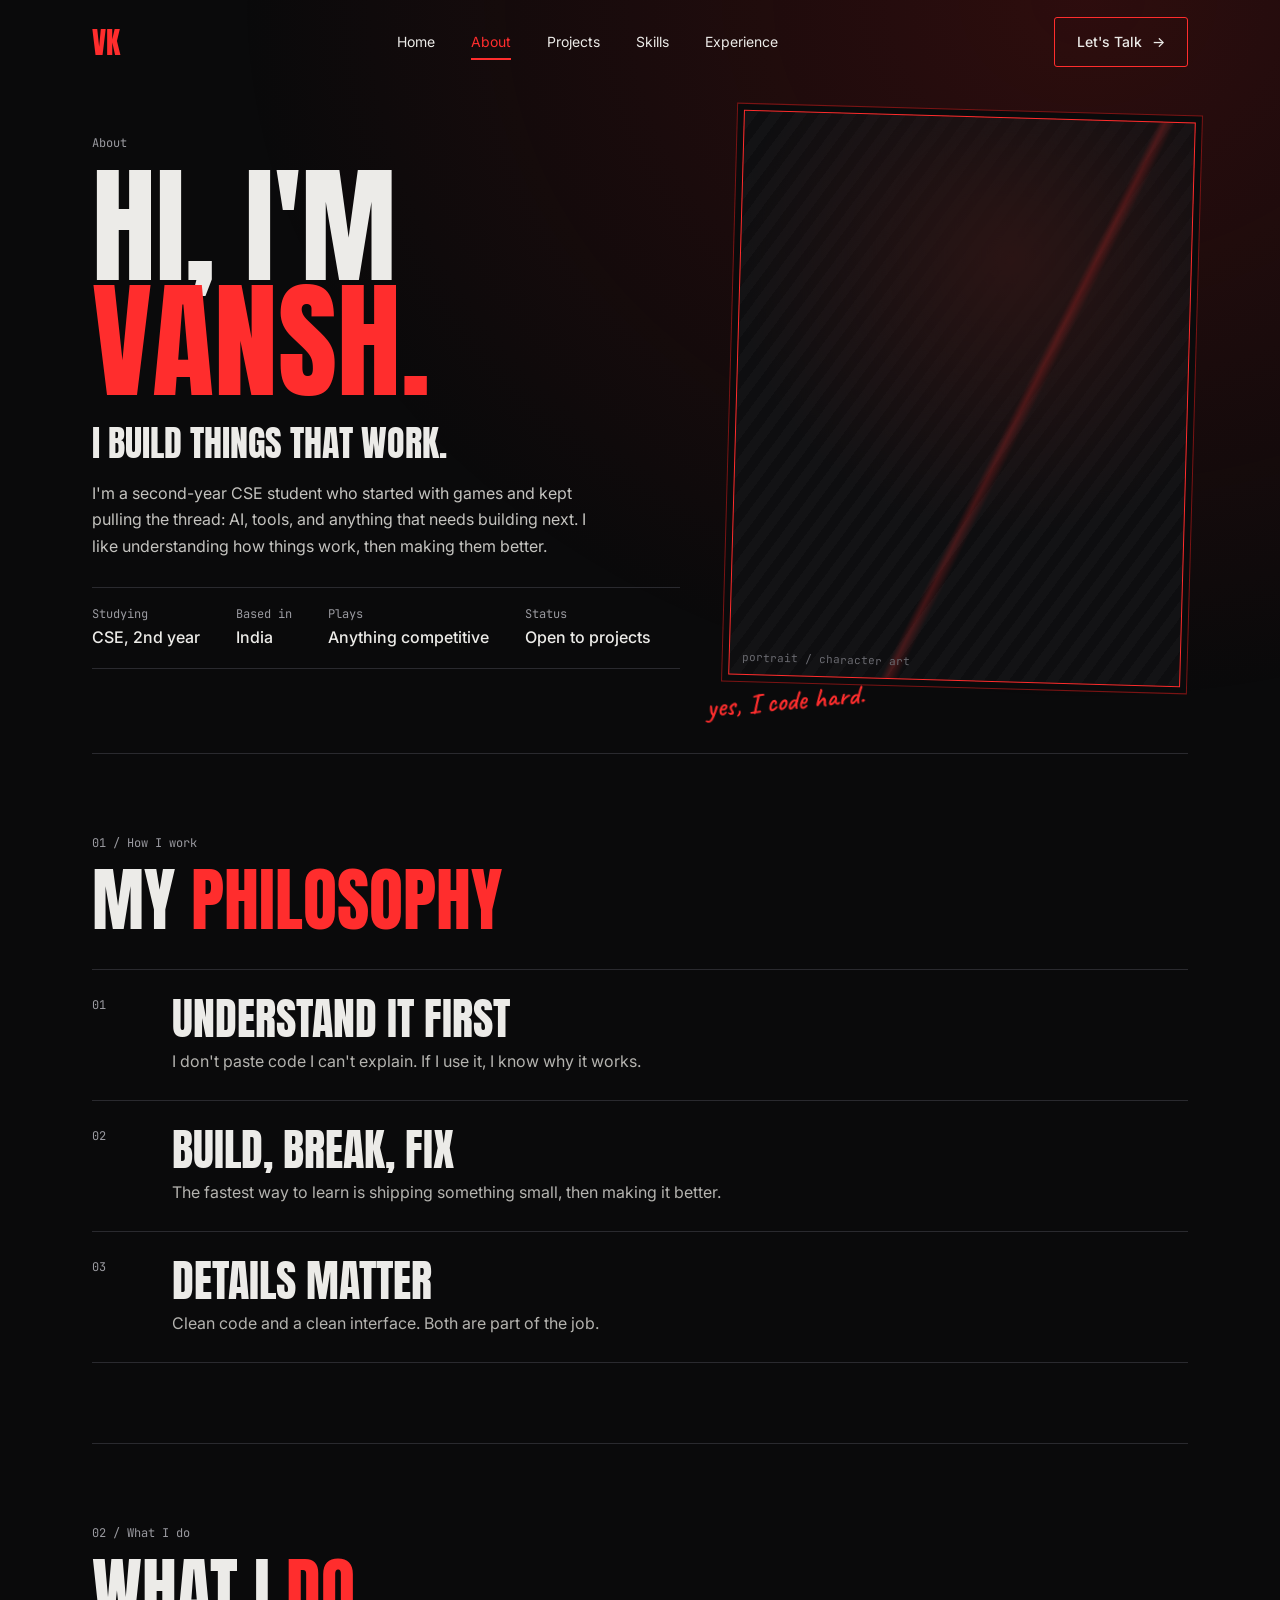
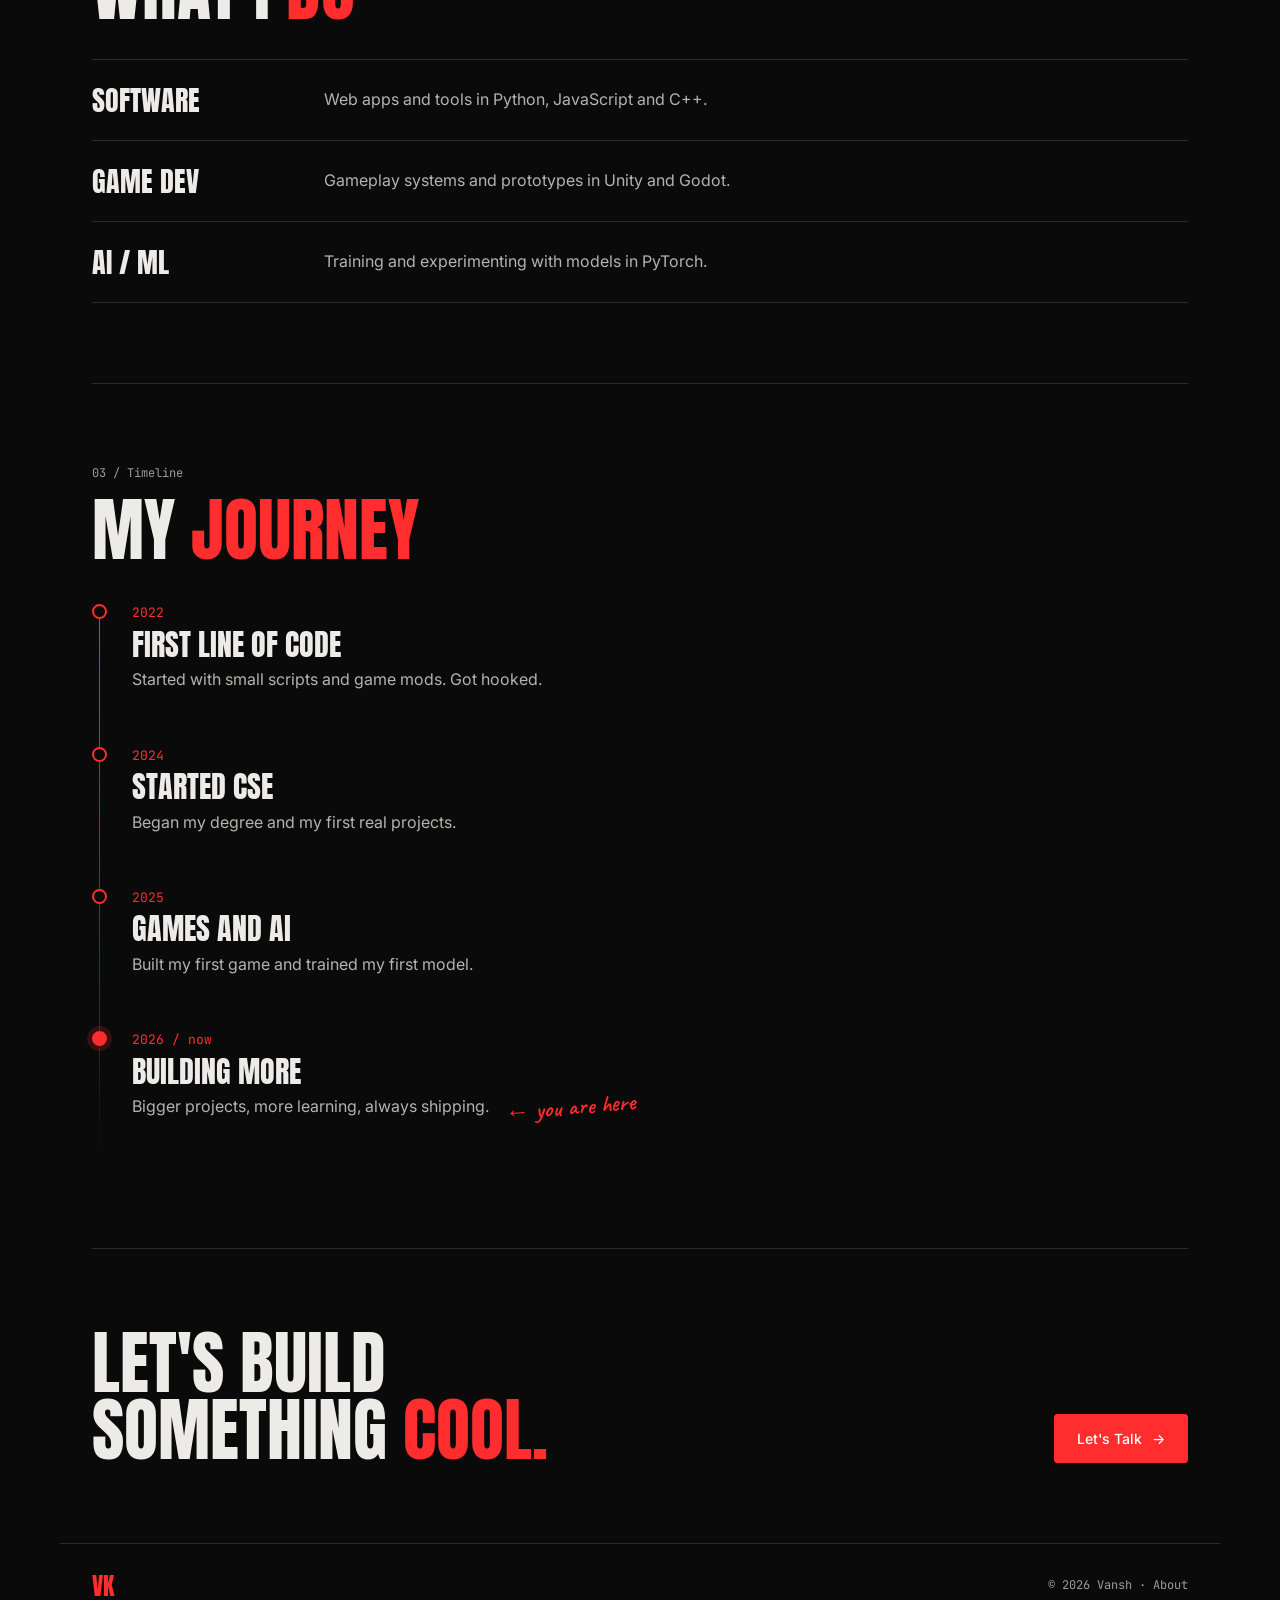
==== vk-portfolio/about.html @ ee239073 "adding mypic" ====
<!DOCTYPE html>
<html lang="en">
<head>
<meta charset="utf-8">
<title>VK — About</title>
<meta name="viewport" content="width=device-width, initial-scale=1, viewport-fit=cover">
<link rel="stylesheet" href="https://fonts.googleapis.com/css2?family=Anton&family=Caveat:wght@600&family=Inter:wght@400;500;600&family=JetBrains+Mono:wght@400&display=swap">
<link rel="stylesheet" href="css/base.css">
<link rel="stylesheet" href="css/about.css">
</head>
<body>
<header><div class="wrap">
 <a class="logo" href="index.html" aria-label="VK home">VK</a>
 <nav id="nav" aria-label="Main">
  <a href="index.html">Home</a><a href="about.html" class="on" aria-current="page">About</a><a href="projects.html">Projects</a><a href="skills.html">Skills</a><a href="experience.html">Experience</a>
  <span class="bar"></span>
 </nav>
 <a class="btn" href="contact.html">Let's Talk <span>→</span></a>
</div></header>

<main class="wrap">
 <section class="hero">
  <div>
   <span class="mono">About</span>
   <h1 id="h1">Hi, I'm <span class="r">Vansh.</span></h1>
   <p class="lead">I build things that work.</p>
   <p>I'm a second-year CSE student who started with games and kept pulling the thread: AI, tools, and anything that needs building next. I like understanding how things work, then making them better.</p>
   <dl class="facts">
    <div><dt>Studying</dt><dd>CSE, 2nd year</dd></div>
    <div><dt>Based in</dt><dd>India</dd></div>
    <div><dt>Plays</dt><dd>Anything competitive</dd></div>
    <div><dt>Status</dt><dd>Open to projects</dd></div>
   </dl>
  </div>
  <div class="artwrap"><div class="pic"></div><span class="hand">yes, I code hard.</span></div>
 </section>

 <section class="sec">
  <span class="mono">01 / How I work</span>
  <h2>My <span class="r">philosophy</span></h2>
  <ol class="phil">
   <li><span class="mono">01</span><div><b>Understand it first</b><p>I don't paste code I can't explain. If I use it, I know why it works.</p></div></li>
   <li><span class="mono">02</span><div><b>Build, break, fix</b><p>The fastest way to learn is shipping something small, then making it better.</p></div></li>
   <li><span class="mono">03</span><div><b>Details matter</b><p>Clean code and a clean interface. Both are part of the job.</p></div></li>
  </ol>
 </section>

 <section class="sec">
  <span class="mono">02 / What I do</span>
  <h2>What I <span class="r">do</span></h2>
  <div class="do"><h3>Software</h3><p>Web apps and tools in Python, JavaScript and C++.</p></div>
  <div class="do"><h3>Game dev</h3><p>Gameplay systems and prototypes in Unity and Godot.</p></div>
  <div class="do"><h3>AI / ML</h3><p>Training and experimenting with models in PyTorch.</p></div>
 </section>

 <section class="sec">
  <span class="mono">03 / Timeline</span>
  <h2>My <span class="r">journey</span></h2>
  <ol class="tl">
   <li><span class="yr">2022</span><h3>First line of code</h3><p>Started with small scripts and game mods. Got hooked.</p></li>
   <li><span class="yr">2024</span><h3>Started CSE</h3><p>Began my degree and my first real projects.</p></li>
   <li><span class="yr">2025</span><h3>Games and AI</h3><p>Built my first game and trained my first model.</p></li>
   <li class="now"><span class="yr">2026 / now</span><h3>Building more</h3><p>Bigger projects, more learning, always shipping.<span class="hand">← you are here</span></p></li>
  </ol>
 </section>

 <section class="sec cta" id="contact">
  <h2>Let's build<br>something <span class="r">cool.</span></h2>
  <a class="btn solid" href="#">Let's Talk <span>→</span></a>
 </section>
</main>
<footer class="wrap foot"><span class="logo">VK</span><span class="mono">© 2026 Vansh · About</span></footer>

<script src="js/main.js" defer></script>
</body>
</html>
---- vk-portfolio/css/base.css ----
/* Shared design tokens and components. Page files (css/<page>.css) add layout on top. */
:root{--bg:#0a0a0b;--surf:#111113;--red:#ff2d2d;--crim:#7a1414;--txt:#ecebe8;--dim:#9a9aa0;--line:#2a2a2f;
--disp:'Anton','Impact',sans-serif;--sans:'Inter',system-ui,sans-serif;--hand:'Caveat',cursive;--mono:'JetBrains Mono',monospace;color-scheme:dark}
*,*::before,*::after{box-sizing:border-box}
body{margin:0;background:var(--bg);color:var(--txt);font:400 16px/1.65 var(--sans);overflow-x:hidden}
a{color:inherit;text-decoration:none}
:focus-visible{outline:2px solid var(--red);outline-offset:3px}
.wrap{max-width:1160px;margin:0 auto;padding:0 32px}
.r{color:var(--red)}
.mono{font-family:var(--mono);font-size:12px;color:var(--dim)}
.hand{font:600 26px/1.05 var(--hand);color:var(--red);display:inline-block;transform:rotate(-5deg)}
/* buttons */
.btn{display:inline-flex;align-items:center;gap:10px;font-size:14px;font-weight:500;padding:12px 22px;border:1px solid var(--red);border-radius:3px;transition:background .2s}
.btn span{transition:transform .2s}.btn:hover span{transform:translateX(4px)}
.btn.solid{background:var(--red);color:#fff}.btn.solid:hover{background:#e01f1f}
/* animated heading (built by js/main.js) */
.w{display:inline-block;white-space:nowrap}
.c{display:inline-block;opacity:0;transform:translateY(24px);animation:up .6s cubic-bezier(.2,.7,.2,1) forwards}
@keyframes up{to{opacity:1;transform:none}}
/* red line that draws itself (SVG path inside .draw) */
.draw path{stroke-dasharray:500;stroke-dashoffset:500;animation:draw 1.2s .8s forwards ease-out}
@keyframes draw{to{stroke-dashoffset:0}}
@media(prefers-reduced-motion:reduce){*{animation:none!important;transition:none!important}.c{opacity:1;transform:none}.draw path{stroke-dashoffset:0}}
---- vk-portfolio/css/about.css ----
:root{--bg:#0a0a0b;--surf:#111113;--red:#ff2d2d;--crim:#7a1414;--txt:#ecebe8;--dim:#9a9aa0;--line:#2a2a2f;
--disp:'Anton','Impact',sans-serif;--sans:'Inter',system-ui,sans-serif;--hand:'Caveat',cursive;--mono:'JetBrains Mono',monospace;
box-sizing:border-box;padding-top:env(safe-area-inset-top,0px);padding-bottom:env(safe-area-inset-bottom,0px);color-scheme:dark}
*,*::before,*::after{box-sizing:inherit}
html{scroll-padding-top:env(safe-area-inset-top,0px)}
body{margin:0;background:var(--bg);color:var(--txt);font:400 16px/1.65 var(--sans);overflow-x:hidden}
body::before{content:"";position:fixed;inset:0;background:radial-gradient(ellipse at 85% 0%,rgba(122,20,20,.32),transparent 55%);pointer-events:none;z-index:0}
main,header,footer{position:relative;z-index:1}
a{color:inherit;text-decoration:none}
:focus-visible{outline:2px solid var(--red);outline-offset:3px}
.wrap{max-width:1160px;margin:0 auto;padding:0 32px}
.r{color:var(--red)}
.mono{font-family:var(--mono);font-size:12px;color:var(--dim)}
.hand{font:600 28px/1.05 var(--hand);color:var(--red);display:inline-block;transform:rotate(-5deg)}

header .wrap{display:flex;align-items:center;justify-content:space-between;height:84px}
.logo{font:400 30px var(--disp);color:var(--red)}
nav{display:flex;gap:36px;position:relative}
nav a{font-size:14px;padding:6px 0}
nav a.on{color:var(--red)}
nav .bar{position:absolute;bottom:0;height:1.5px;background:var(--red);left:0;width:0;transition:left .35s cubic-bezier(.6,0,.2,1),width .35s cubic-bezier(.6,0,.2,1)}
.btn{display:inline-flex;align-items:center;gap:10px;font-size:14px;font-weight:500;padding:12px 22px;border:1px solid var(--red);border-radius:3px;transition:background .2s}
.btn span{transition:transform .2s}
.btn:hover span{transform:translateX(4px)}
.btn.solid{background:var(--red);color:#fff}
.btn.solid:hover{background:#e01f1f}
.btn:not(.solid):hover{background:rgba(255,45,45,.1)}

.sec{padding:80px 0;border-top:1px solid var(--line)}
.sec>.mono,.lab{display:block;margin-bottom:12px}
h2{font:400 clamp(38px,5.5vw,72px)/.95 var(--disp);text-transform:uppercase;margin:0 0 36px}

/* hero */
.hero{display:grid;grid-template-columns:1.3fr 1fr;gap:56px;align-items:center;padding:32px 0 72px}
.hero h1{font:400 clamp(64px,10vw,140px)/.9 var(--disp);text-transform:uppercase;margin:14px 0 24px}
.hero h1 .c{display:inline-block;opacity:0;transform:translateY(22px);animation:up .6s cubic-bezier(.2,.7,.2,1) forwards}
@keyframes up{to{opacity:1;transform:none}}
.hero .lead{font:400 clamp(24px,3vw,36px)/1.15 var(--disp);text-transform:uppercase;color:var(--txt);margin:0 0 16px}
.hero p{color:#c4c3bf;max-width:50ch;margin:0 0 28px}
.facts{display:flex;gap:36px;flex-wrap:wrap;margin:0;padding:18px 0;border-top:1px solid var(--line);border-bottom:1px solid var(--line)}
.facts dt{font:400 12px var(--mono);color:var(--dim)}
.facts dd{margin:2px 0 0;font-weight:500}
.artwrap{position:relative}
.pic{aspect-ratio:4/5;background:linear-gradient(115deg,transparent 58%,rgba(255,45,45,.22) 59%,transparent 60.5%),radial-gradient(circle at 60% 25%,#2a1414,transparent 55%),repeating-linear-gradient(-55deg,#131315 0 10px,#0e0e10 10px 20px);border:1px solid var(--red);box-shadow:0 0 0 6px var(--bg),0 0 0 7px var(--crim);transform:rotate(1.6deg);position:relative}
.pic::after{content:"portrait / character art";position:absolute;left:12px;bottom:10px;font:400 11px var(--mono);color:#6a6a70}
.artwrap .hand{position:absolute;left:-30px;bottom:-34px}

/* philosophy */
.phil{list-style:none;margin:0;padding:0;counter-reset:p}
.phil li{display:grid;grid-template-columns:60px 1fr;gap:20px;padding:26px 0;border-top:1px solid var(--line)}
.phil li:last-child{border-bottom:1px solid var(--line)}
.phil b{font:400 clamp(26px,3.4vw,44px)/1.05 var(--disp);text-transform:uppercase;font-weight:400;display:block;margin-bottom:6px}
.phil p{margin:0;color:#b4b3af;max-width:56ch}

/* what I do */
.do{display:grid;grid-template-columns:200px 1fr;gap:32px;padding:26px 0;border-top:1px solid var(--line)}
.do:last-child{border-bottom:1px solid var(--line)}
.do h3{font:400 28px/1 var(--disp);text-transform:uppercase;margin:0}
.do p{margin:0;color:#b4b3af;max-width:58ch}

/* timeline */
.tl{position:relative;margin:0;padding:0 0 0 40px;list-style:none}
.tl::before{content:"";position:absolute;left:7px;top:6px;bottom:6px;width:1px;background:linear-gradient(var(--red),var(--crim) 70%,transparent)}
.tl li{position:relative;padding-bottom:48px}
.tl li::before{content:"";position:absolute;left:-40px;top:6px;width:15px;height:15px;border:2px solid var(--red);background:var(--bg);border-radius:50%;transition:background .3s,box-shadow .3s}
.tl li:hover::before,.tl li.now::before{background:var(--red);box-shadow:0 0 0 5px rgba(255,45,45,.18)}
.tl .yr{font:400 13px var(--mono);color:var(--red)}
.tl h3{font:400 30px/1.05 var(--disp);text-transform:uppercase;margin:4px 0 6px}
.tl p{margin:0;color:#b4b3af;max-width:56ch}
.tl .hand{margin-left:16px;font-size:24px;vertical-align:middle}

.cta{display:flex;justify-content:space-between;align-items:end;gap:24px;flex-wrap:wrap}
.cta h2{margin:0}
.foot{display:flex;justify-content:space-between;align-items:center;padding-top:24px;padding-bottom:32px;border-top:1px solid var(--line)}
.foot .logo{font-size:24px}

@media(max-width:900px){
 nav{display:none}
 .wrap{padding:0 20px}
 .hero{grid-template-columns:1fr;gap:44px}
 .artwrap{width:75%;margin-left:auto}
 .sec{padding:56px 0}
 .phil li{grid-template-columns:36px 1fr}
 .do{grid-template-columns:1fr;gap:10px}
 .tl .hand{display:block;margin:6px 0 0}
}
@media(prefers-reduced-motion:reduce){*{animation:none!important;transition:none!important}.hero h1 .c{opacity:1;transform:none}}
.w{display:inline-block;white-space:nowrap}
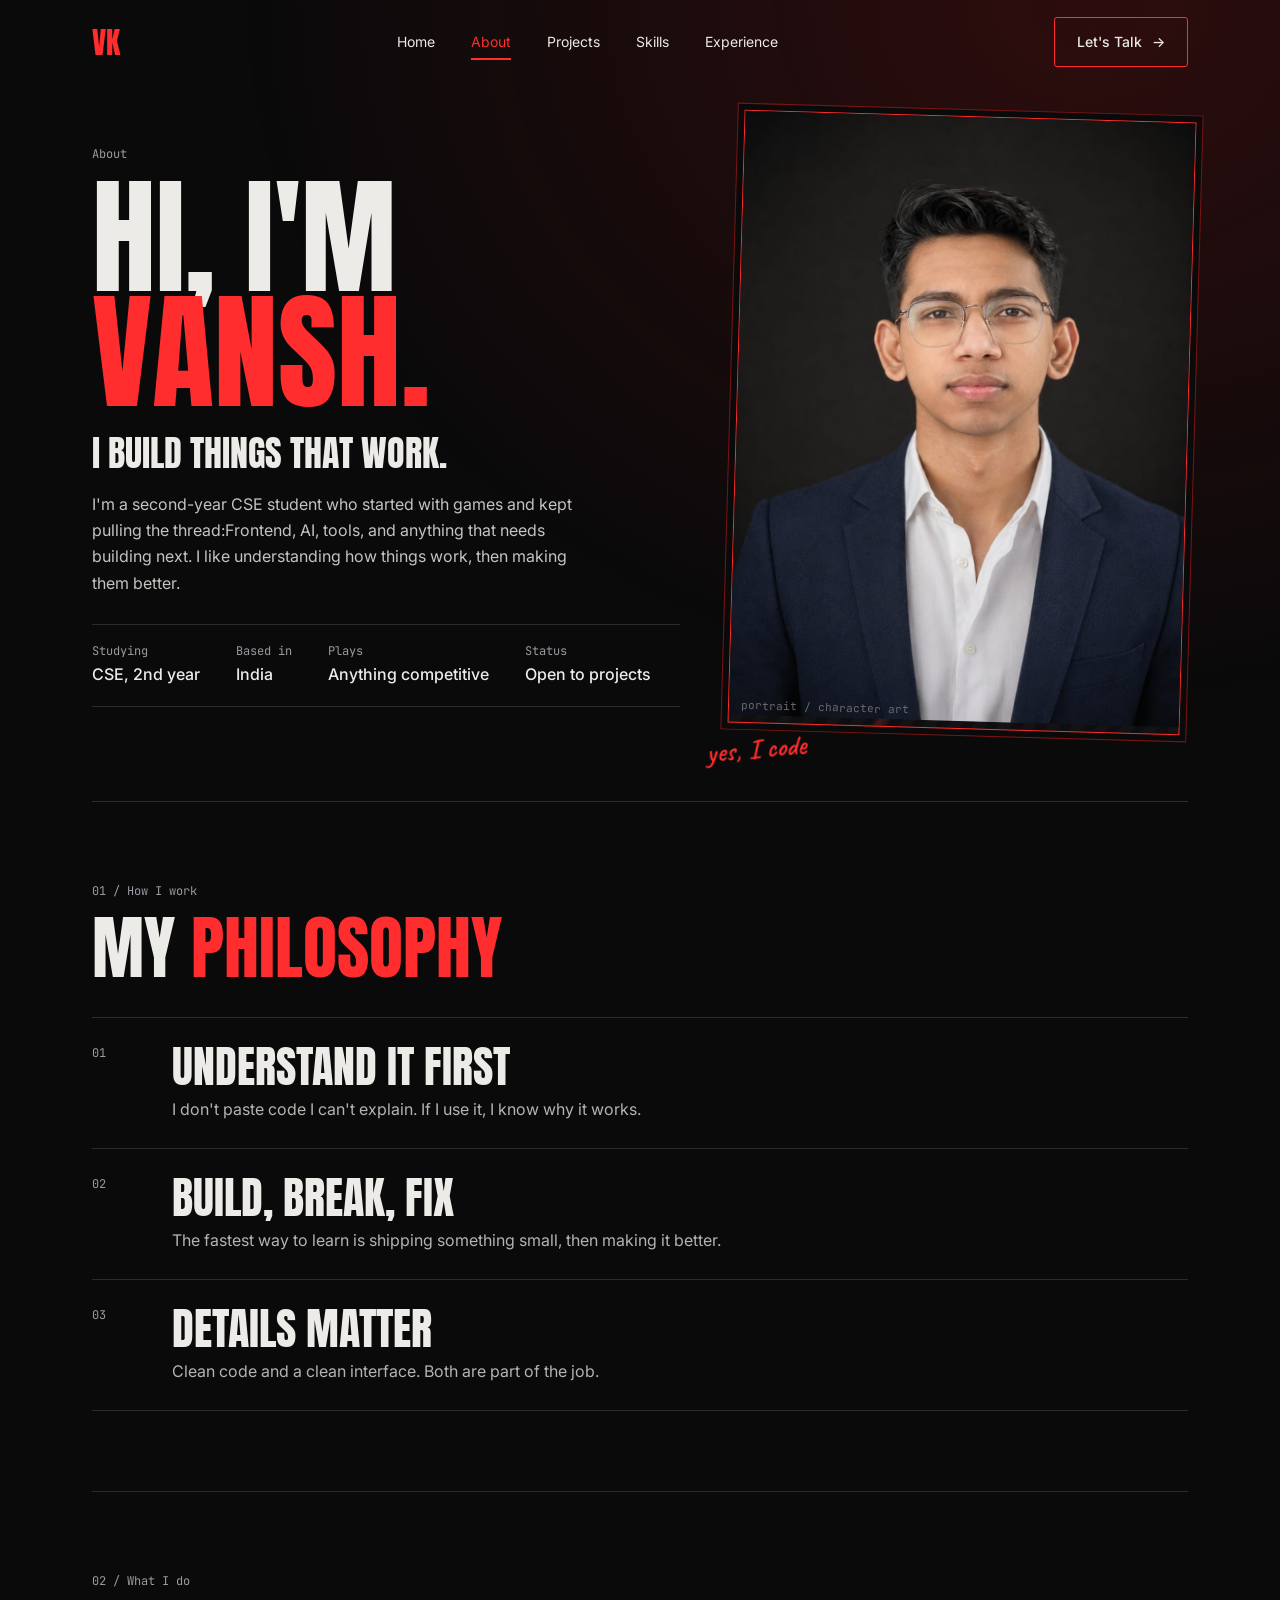
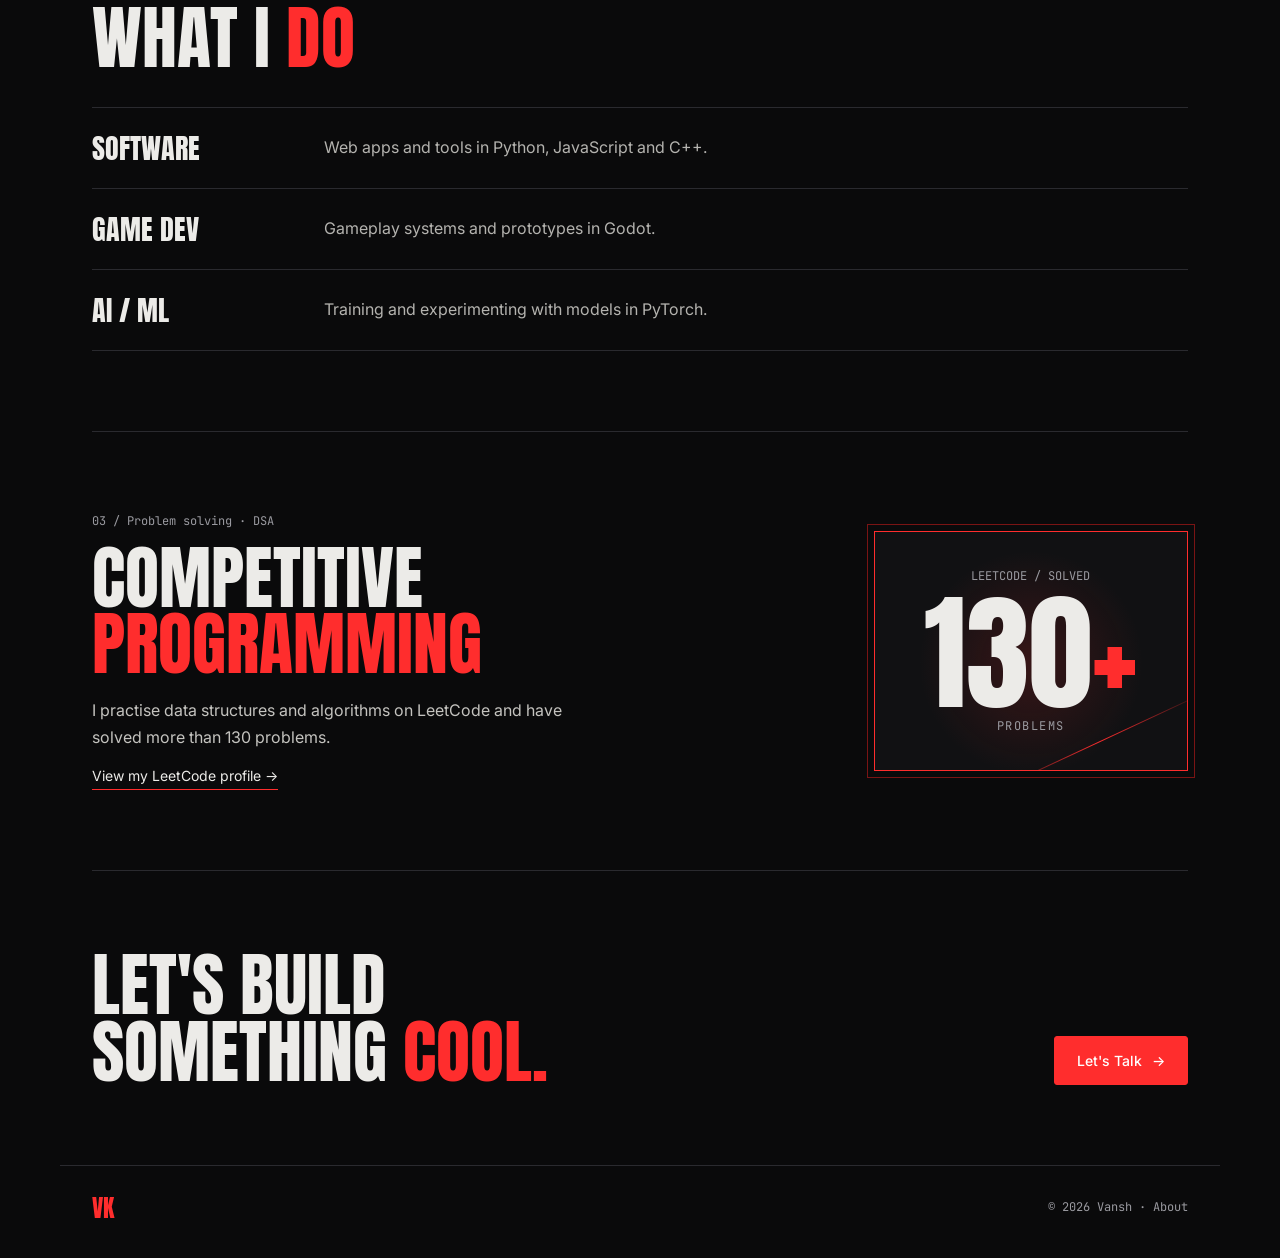
==== commit 7d8e6418: "completed my portfolio v1" ====
--- a/vk-portfolio/about.html
+++ b/vk-portfolio/about.html
@@ -1,76 +1,145 @@
 <!DOCTYPE html>
 <html lang="en">
-<head>
-<meta charset="utf-8">
-<title>VK — About</title>
-<meta name="viewport" content="width=device-width, initial-scale=1, viewport-fit=cover">
-<link rel="stylesheet" href="https://fonts.googleapis.com/css2?family=Anton&family=Caveat:wght@600&family=Inter:wght@400;500;600&family=JetBrains+Mono:wght@400&display=swap">
-<link rel="stylesheet" href="css/base.css">
-<link rel="stylesheet" href="css/about.css">
-</head>
-<body>
-<header><div class="wrap">
- <a class="logo" href="index.html" aria-label="VK home">VK</a>
- <nav id="nav" aria-label="Main">
-  <a href="index.html">Home</a><a href="about.html" class="on" aria-current="page">About</a><a href="projects.html">Projects</a><a href="skills.html">Skills</a><a href="experience.html">Experience</a>
-  <span class="bar"></span>
- </nav>
- <a class="btn" href="contact.html">Let's Talk <span>→</span></a>
-</div></header>
 
-<main class="wrap">
- <section class="hero">
-  <div>
-   <span class="mono">About</span>
-   <h1 id="h1">Hi, I'm <span class="r">Vansh.</span></h1>
-   <p class="lead">I build things that work.</p>
-   <p>I'm a second-year CSE student who started with games and kept pulling the thread: AI, tools, and anything that needs building next. I like understanding how things work, then making them better.</p>
-   <dl class="facts">
-    <div><dt>Studying</dt><dd>CSE, 2nd year</dd></div>
-    <div><dt>Based in</dt><dd>India</dd></div>
-    <div><dt>Plays</dt><dd>Anything competitive</dd></div>
-    <div><dt>Status</dt><dd>Open to projects</dd></div>
-   </dl>
-  </div>
-  <div class="artwrap"><div class="pic"></div><span class="hand">yes, I code hard.</span></div>
- </section>
+  <head>
+    <meta charset="utf-8">
+    <title>VK — About</title>
+    <meta name="viewport" content="width=device-width, initial-scale=1, viewport-fit=cover">
+    <link rel="stylesheet" href="https://fonts.googleapis.com/css2?family=Anton&family=Caveat:wght@600&family=Inter:wght@400;500;600&family=JetBrains+Mono:wght@400&display=swap">
+    <link rel="stylesheet" href="css/base.css">
+    <link rel="stylesheet" href="css/about.css">
+  </head>
 
- <section class="sec">
-  <span class="mono">01 / How I work</span>
-  <h2>My <span class="r">philosophy</span></h2>
-  <ol class="phil">
-   <li><span class="mono">01</span><div><b>Understand it first</b><p>I don't paste code I can't explain. If I use it, I know why it works.</p></div></li>
-   <li><span class="mono">02</span><div><b>Build, break, fix</b><p>The fastest way to learn is shipping something small, then making it better.</p></div></li>
-   <li><span class="mono">03</span><div><b>Details matter</b><p>Clean code and a clean interface. Both are part of the job.</p></div></li>
-  </ol>
- </section>
+  <body>
+    <header>
+      <div class="wrap">
+        <a class="logo" href="index.html" aria-label="VK home">VK</a>
+        <nav id="nav" aria-label="Main">
+          <a href="index.html">Home</a><a href="about.html" class="on" aria-current="page">About</a><a href="projects.html">Projects</a><a href="skills.html">Skills</a><a href="experience.html">Experience</a>
+          <span class="bar"></span>
+        </nav>
+        <a class="btn" href="contact.html">Let's Talk <span>→</span></a>
+      </div>
+    </header>
 
- <section class="sec">
-  <span class="mono">02 / What I do</span>
-  <h2>What I <span class="r">do</span></h2>
-  <div class="do"><h3>Software</h3><p>Web apps and tools in Python, JavaScript and C++.</p></div>
-  <div class="do"><h3>Game dev</h3><p>Gameplay systems and prototypes in Unity and Godot.</p></div>
-  <div class="do"><h3>AI / ML</h3><p>Training and experimenting with models in PyTorch.</p></div>
- </section>
+    <main class="wrap">
+      <section class="hero">
+        <div>
+          <span class="mono">About</span>
+          <h1 id="h1">Hi, I'm <span class="r">Vansh.</span></h1>
+          <p class="lead">I build things that work.</p>
+          <p>I'm a second-year CSE student who started with games and kept pulling the thread:Frontend, AI, tools, and anything that needs building next. I like understanding how things work, then making them better.</p>
+          <dl class="facts">
+            <div>
+              <dt>Studying</dt>
+              <dd>CSE, 2nd year</dd>
+            </div>
+            <div>
+              <dt>Based in</dt>
+              <dd>India</dd>
+            </div>
+            <div>
+              <dt>Plays</dt>
+              <dd>Anything competitive</dd>
+            </div>
+            <div>
+              <dt>Status</dt>
+              <dd>Open to projects</dd>
+            </div>
+          </dl>
+        </div>
+        <div class="artwrap">
+          <div class="pic">
+            <img src="assets/mypic1.jpeg" class="mypic">
+          </div><span class="hand">yes, I code </span>
+        </div>
+      </section>
 
- <section class="sec">
-  <span class="mono">03 / Timeline</span>
-  <h2>My <span class="r">journey</span></h2>
-  <ol class="tl">
-   <li><span class="yr">2022</span><h3>First line of code</h3><p>Started with small scripts and game mods. Got hooked.</p></li>
-   <li><span class="yr">2024</span><h3>Started CSE</h3><p>Began my degree and my first real projects.</p></li>
-   <li><span class="yr">2025</span><h3>Games and AI</h3><p>Built my first game and trained my first model.</p></li>
-   <li class="now"><span class="yr">2026 / now</span><h3>Building more</h3><p>Bigger projects, more learning, always shipping.<span class="hand">← you are here</span></p></li>
-  </ol>
- </section>
+      <section class="sec">
+        <span class="mono">01 / How I work</span>
+        <h2>My <span class="r">philosophy</span></h2>
+        <ol class="phil">
+          <li><span class="mono">01</span>
+            <div><b>Understand it first</b>
+              <p>I don't paste code I can't explain. If I use it, I know why it works.</p>
+            </div>
+          </li>
+          <li><span class="mono">02</span>
+            <div><b>Build, break, fix</b>
+              <p>The fastest way to learn is shipping something small, then making it better.</p>
+            </div>
+          </li>
+          <li><span class="mono">03</span>
+            <div><b>Details matter</b>
+              <p>Clean code and a clean interface. Both are part of the job.</p>
+            </div>
+          </li>
+        </ol>
+      </section>
 
- <section class="sec cta" id="contact">
-  <h2>Let's build<br>something <span class="r">cool.</span></h2>
-  <a class="btn solid" href="#">Let's Talk <span>→</span></a>
- </section>
-</main>
-<footer class="wrap foot"><span class="logo">VK</span><span class="mono">© 2026 Vansh · About</span></footer>
+      <section class="sec">
+        <span class="mono">02 / What I do</span>
+        <h2>What I <span class="r">do</span></h2>
+        <div class="do">
+          <h3>Software</h3>
+          <p>Web apps and tools in Python, JavaScript and C++.</p>
+        </div>
+        <div class="do">
+          <h3>Game dev</h3>
+          <p>Gameplay systems and prototypes in Godot.</p>
+        </div>
+        <div class="do">
+          <h3>AI / ML</h3>
+          <p>Training and experimenting with models in PyTorch.</p>
+        </div>
+      </section>
 
-<script src="js/main.js" defer></script>
-</body>
+      <section class="sec coding" aria-labelledby="coding-title">
+        <div class="coding-copy">
+          <span class="mono">03 / Problem solving · DSA</span>
+          <h2 id="coding-title">Competitive <span class="r">programming</span></h2>
+          <p>I practise data structures and algorithms on LeetCode and have solved more than 130 problems.</p>
+          <a class="coding-link" href="https://leetcode.com/u/vanshchandel_12/" target="_blank" rel="noopener noreferrer">View my LeetCode profile →</a>
+        </div>
+        <div class="coding-stat" aria-label="More than 130 LeetCode problems solved">
+          <span class="mono">LEETCODE / SOLVED</span>
+          <strong>130<span>+</span></strong>
+          <span class="coding-caption">problems</span>
+          <span class="coding-rule" aria-hidden="true"></span>
+        </div>
+      </section>
+
+      <!-- <section class="sec">
+        <span class="mono">03 / Timeline</span>
+        <h2>My <span class="r">journey</span></h2>
+        <ol class="tl">
+          <li><span class="yr">2022</span>
+            <h3>First line of code</h3>
+            <p>Started with small scripts and game mods. Got hooked.</p>
+          </li>
+          <li><span class="yr">2025</span>
+            <h3>Started CSE</h3>
+            <p>Began my degree and my first real projects.</p>
+          </li>
+          <li><span class="yr">2025</span>
+            <h3>Website,Games and AI</h3>
+            <p>Built my first site and learning</p>
+          </li>
+          <li class="now"><span class="yr">2026 / now</span>
+            <h3>Building more</h3>
+            <p>Bigger projects, more learning, always shipping.<span class="hand">← you are here</span></p>
+          </li>
+        </ol>
+      </section> -->
+
+      <section class="sec cta" id="contact">
+        <h2>Let's build<br>something <span class="r">cool.</span></h2>
+        <a class="btn solid" href="contact.html">Let's Talk <span>→</span></a>
+      </section>
+    </main>
+    <footer class="wrap foot"><span class="logo">VK</span><span class="mono">© 2026 Vansh · About</span></footer>
+
+    <script src="js/main.js" defer></script>
+  </body>
+
 </html>
--- a/vk-portfolio/css/base.css
+++ b/vk-portfolio/css/base.css
@@ -1,23 +1,141 @@
 /* Shared design tokens and components. Page files (css/<page>.css) add layout on top. */
-:root{--bg:#0a0a0b;--surf:#111113;--red:#ff2d2d;--crim:#7a1414;--txt:#ecebe8;--dim:#9a9aa0;--line:#2a2a2f;
---disp:'Anton','Impact',sans-serif;--sans:'Inter',system-ui,sans-serif;--hand:'Caveat',cursive;--mono:'JetBrains Mono',monospace;color-scheme:dark}
-*,*::before,*::after{box-sizing:border-box}
-body{margin:0;background:var(--bg);color:var(--txt);font:400 16px/1.65 var(--sans);overflow-x:hidden}
-a{color:inherit;text-decoration:none}
-:focus-visible{outline:2px solid var(--red);outline-offset:3px}
-.wrap{max-width:1160px;margin:0 auto;padding:0 32px}
-.r{color:var(--red)}
-.mono{font-family:var(--mono);font-size:12px;color:var(--dim)}
-.hand{font:600 26px/1.05 var(--hand);color:var(--red);display:inline-block;transform:rotate(-5deg)}
+:root {
+  --bg: #0a0a0b;
+  --surf: #111113;
+  --red: #ff2d2d;
+  --crim: #7a1414;
+  --txt: #ecebe8;
+  --dim: #9a9aa0;
+  --line: #2a2a2f;
+  --disp: 'Anton', 'Impact', sans-serif;
+  --sans: 'Inter', system-ui, sans-serif;
+  --hand: 'Caveat', cursive;
+  --mono: 'JetBrains Mono', monospace;
+  color-scheme: dark
+}
+
+*,
+*::before,
+*::after {
+  box-sizing: border-box
+}
+
+body {
+  margin: 0;
+  background: var(--bg);
+  color: var(--txt);
+  font: 400 16px/1.65 var(--sans);
+  overflow-x: hidden
+}
+
+a {
+  color: inherit;
+  text-decoration: none
+}
+
+:focus-visible {
+  outline: 2px solid var(--red);
+  outline-offset: 3px
+}
+
+.wrap {
+  max-width: 1160px;
+  margin: 0 auto;
+  padding: 0 32px
+}
+
+.r {
+  color: var(--red)
+}
+
+.mono {
+  font-family: var(--mono);
+  font-size: 12px;
+  color: var(--dim)
+}
+
+.hand {
+  font: 600 26px/1.05 var(--hand);
+  color: var(--red);
+  display: inline-block;
+  transform: rotate(-5deg)
+}
+
 /* buttons */
-.btn{display:inline-flex;align-items:center;gap:10px;font-size:14px;font-weight:500;padding:12px 22px;border:1px solid var(--red);border-radius:3px;transition:background .2s}
-.btn span{transition:transform .2s}.btn:hover span{transform:translateX(4px)}
-.btn.solid{background:var(--red);color:#fff}.btn.solid:hover{background:#e01f1f}
+.btn {
+  display: inline-flex;
+  align-items: center;
+  gap: 10px;
+  font-size: 14px;
+  font-weight: 500;
+  padding: 12px 22px;
+  border: 1px solid var(--red);
+  border-radius: 3px;
+  transition: background .2s
+}
+
+.btn span {
+  transition: transform .2s
+}
+
+.btn:hover span {
+  transform: translateX(4px)
+}
+
+.btn.solid {
+  background: var(--red);
+  color: #fff
+}
+
+.btn.solid:hover {
+  background: #e01f1f
+}
+
 /* animated heading (built by js/main.js) */
-.w{display:inline-block;white-space:nowrap}
-.c{display:inline-block;opacity:0;transform:translateY(24px);animation:up .6s cubic-bezier(.2,.7,.2,1) forwards}
-@keyframes up{to{opacity:1;transform:none}}
+.w {
+  display: inline-block;
+  white-space: nowrap
+}
+
+.c {
+  display: inline-block;
+  opacity: 0;
+  transform: translateY(24px);
+  animation: up .6s cubic-bezier(.2, .7, .2, 1) forwards
+}
+
+@keyframes up {
+  to {
+    opacity: 1;
+    transform: none
+  }
+}
+
 /* red line that draws itself (SVG path inside .draw) */
-.draw path{stroke-dasharray:500;stroke-dashoffset:500;animation:draw 1.2s .8s forwards ease-out}
-@keyframes draw{to{stroke-dashoffset:0}}
-@media(prefers-reduced-motion:reduce){*{animation:none!important;transition:none!important}.c{opacity:1;transform:none}.draw path{stroke-dashoffset:0}}
+.draw path {
+  stroke-dasharray: 500;
+  stroke-dashoffset: 500;
+  animation: draw 1.2s .8s forwards ease-out
+}
+
+@keyframes draw {
+  to {
+    stroke-dashoffset: 0
+  }
+}
+
+@media(prefers-reduced-motion:reduce) {
+  * {
+    animation: none !important;
+    transition: none !important
+  }
+
+  .c {
+    opacity: 1;
+    transform: none
+  }
+
+  .draw path {
+    stroke-dashoffset: 0
+  }
+}
--- a/vk-portfolio/css/about.css
+++ b/vk-portfolio/css/about.css
@@ -1,88 +1,568 @@
-:root{--bg:#0a0a0b;--surf:#111113;--red:#ff2d2d;--crim:#7a1414;--txt:#ecebe8;--dim:#9a9aa0;--line:#2a2a2f;
---disp:'Anton','Impact',sans-serif;--sans:'Inter',system-ui,sans-serif;--hand:'Caveat',cursive;--mono:'JetBrains Mono',monospace;
-box-sizing:border-box;padding-top:env(safe-area-inset-top,0px);padding-bottom:env(safe-area-inset-bottom,0px);color-scheme:dark}
-*,*::before,*::after{box-sizing:inherit}
-html{scroll-padding-top:env(safe-area-inset-top,0px)}
-body{margin:0;background:var(--bg);color:var(--txt);font:400 16px/1.65 var(--sans);overflow-x:hidden}
-body::before{content:"";position:fixed;inset:0;background:radial-gradient(ellipse at 85% 0%,rgba(122,20,20,.32),transparent 55%);pointer-events:none;z-index:0}
-main,header,footer{position:relative;z-index:1}
-a{color:inherit;text-decoration:none}
-:focus-visible{outline:2px solid var(--red);outline-offset:3px}
-.wrap{max-width:1160px;margin:0 auto;padding:0 32px}
-.r{color:var(--red)}
-.mono{font-family:var(--mono);font-size:12px;color:var(--dim)}
-.hand{font:600 28px/1.05 var(--hand);color:var(--red);display:inline-block;transform:rotate(-5deg)}
-
-header .wrap{display:flex;align-items:center;justify-content:space-between;height:84px}
-.logo{font:400 30px var(--disp);color:var(--red)}
-nav{display:flex;gap:36px;position:relative}
-nav a{font-size:14px;padding:6px 0}
-nav a.on{color:var(--red)}
-nav .bar{position:absolute;bottom:0;height:1.5px;background:var(--red);left:0;width:0;transition:left .35s cubic-bezier(.6,0,.2,1),width .35s cubic-bezier(.6,0,.2,1)}
-.btn{display:inline-flex;align-items:center;gap:10px;font-size:14px;font-weight:500;padding:12px 22px;border:1px solid var(--red);border-radius:3px;transition:background .2s}
-.btn span{transition:transform .2s}
-.btn:hover span{transform:translateX(4px)}
-.btn.solid{background:var(--red);color:#fff}
-.btn.solid:hover{background:#e01f1f}
-.btn:not(.solid):hover{background:rgba(255,45,45,.1)}
-
-.sec{padding:80px 0;border-top:1px solid var(--line)}
-.sec>.mono,.lab{display:block;margin-bottom:12px}
-h2{font:400 clamp(38px,5.5vw,72px)/.95 var(--disp);text-transform:uppercase;margin:0 0 36px}
+:root {
+  --bg: #0a0a0b;
+  --surf: #111113;
+  --red: #ff2d2d;
+  --crim: #7a1414;
+  --txt: #ecebe8;
+  --dim: #9a9aa0;
+  --line: #2a2a2f;
+  --disp: 'Anton', 'Impact', sans-serif;
+  --sans: 'Inter', system-ui, sans-serif;
+  --hand: 'Caveat', cursive;
+  --mono: 'JetBrains Mono', monospace;
+  box-sizing: border-box;
+  padding-top: env(safe-area-inset-top, 0px);
+  padding-bottom: env(safe-area-inset-bottom, 0px);
+  color-scheme: dark
+}
+
+*,
+*::before,
+*::after {
+  box-sizing: inherit
+}
+
+html {
+  scroll-padding-top: env(safe-area-inset-top, 0px)
+}
+
+body {
+  margin: 0;
+  background: var(--bg);
+  color: var(--txt);
+  font: 400 16px/1.65 var(--sans);
+  overflow-x: hidden
+}
+
+body::before {
+  content: "";
+  position: fixed;
+  inset: 0;
+  background: radial-gradient(ellipse at 85% 0%, rgba(122, 20, 20, .32), transparent 55%);
+  pointer-events: none;
+  z-index: 0
+}
+
+main,
+header,
+footer {
+  position: relative;
+  z-index: 1
+}
+
+a {
+  color: inherit;
+  text-decoration: none
+}
+
+:focus-visible {
+  outline: 2px solid var(--red);
+  outline-offset: 3px
+}
+
+.wrap {
+  max-width: 1160px;
+  margin: 0 auto;
+  padding: 0 32px
+}
+
+.r {
+  color: var(--red)
+}
+
+.mono {
+  font-family: var(--mono);
+  font-size: 12px;
+  color: var(--dim)
+}
+
+.hand {
+  font: 600 28px/1.05 var(--hand);
+  color: var(--red);
+  display: inline-block;
+  transform: rotate(-5deg)
+}
+
+header .wrap {
+  display: flex;
+  align-items: center;
+  justify-content: space-between;
+  height: 84px
+}
+
+.logo {
+  font: 400 30px var(--disp);
+  color: var(--red)
+}
+
+nav {
+  display: flex;
+  gap: 36px;
+  position: relative
+}
+
+nav a {
+  font-size: 14px;
+  padding: 6px 0
+}
+
+nav a.on {
+  color: var(--red)
+}
+
+nav .bar {
+  position: absolute;
+  bottom: 0;
+  height: 1.5px;
+  background: var(--red);
+  left: 0;
+  width: 0;
+  transition: left .35s cubic-bezier(.6, 0, .2, 1), width .35s cubic-bezier(.6, 0, .2, 1)
+}
+
+.btn {
+  display: inline-flex;
+  align-items: center;
+  gap: 10px;
+  font-size: 14px;
+  font-weight: 500;
+  padding: 12px 22px;
+  border: 1px solid var(--red);
+  border-radius: 3px;
+  transition: background .2s
+}
+
+.btn span {
+  transition: transform .2s
+}
+
+.btn:hover span {
+  transform: translateX(4px)
+}
+
+.btn.solid {
+  background: var(--red);
+  color: #fff
+}
+
+.btn.solid:hover {
+  background: #e01f1f
+}
+
+.btn:not(.solid):hover {
+  background: rgba(255, 45, 45, .1)
+}
+
+.sec {
+  padding: 80px 0;
+  border-top: 1px solid var(--line)
+}
+
+.sec>.mono,
+.lab {
+  display: block;
+  margin-bottom: 12px
+}
+
+h2 {
+  font: 400 clamp(38px, 5.5vw, 72px)/.95 var(--disp);
+  text-transform: uppercase;
+  margin: 0 0 36px
+}
 
 /* hero */
-.hero{display:grid;grid-template-columns:1.3fr 1fr;gap:56px;align-items:center;padding:32px 0 72px}
-.hero h1{font:400 clamp(64px,10vw,140px)/.9 var(--disp);text-transform:uppercase;margin:14px 0 24px}
-.hero h1 .c{display:inline-block;opacity:0;transform:translateY(22px);animation:up .6s cubic-bezier(.2,.7,.2,1) forwards}
-@keyframes up{to{opacity:1;transform:none}}
-.hero .lead{font:400 clamp(24px,3vw,36px)/1.15 var(--disp);text-transform:uppercase;color:var(--txt);margin:0 0 16px}
-.hero p{color:#c4c3bf;max-width:50ch;margin:0 0 28px}
-.facts{display:flex;gap:36px;flex-wrap:wrap;margin:0;padding:18px 0;border-top:1px solid var(--line);border-bottom:1px solid var(--line)}
-.facts dt{font:400 12px var(--mono);color:var(--dim)}
-.facts dd{margin:2px 0 0;font-weight:500}
-.artwrap{position:relative}
-.pic{aspect-ratio:4/5;background:linear-gradient(115deg,transparent 58%,rgba(255,45,45,.22) 59%,transparent 60.5%),radial-gradient(circle at 60% 25%,#2a1414,transparent 55%),repeating-linear-gradient(-55deg,#131315 0 10px,#0e0e10 10px 20px);border:1px solid var(--red);box-shadow:0 0 0 6px var(--bg),0 0 0 7px var(--crim);transform:rotate(1.6deg);position:relative}
-.pic::after{content:"portrait / character art";position:absolute;left:12px;bottom:10px;font:400 11px var(--mono);color:#6a6a70}
-.artwrap .hand{position:absolute;left:-30px;bottom:-34px}
+.hero {
+  display: grid;
+  grid-template-columns: 1.3fr 1fr;
+  gap: 56px;
+  align-items: center;
+  padding: 32px 0 72px
+}
+
+.hero h1 {
+  font: 400 clamp(64px, 10vw, 140px)/.9 var(--disp);
+  text-transform: uppercase;
+  margin: 14px 0 24px
+}
+
+.hero h1 .c {
+  display: inline-block;
+  opacity: 0;
+  transform: translateY(22px);
+  animation: up .6s cubic-bezier(.2, .7, .2, 1) forwards
+}
+
+@keyframes up {
+  to {
+    opacity: 1;
+    transform: none
+  }
+}
+
+.hero .lead {
+  font: 400 clamp(24px, 3vw, 36px)/1.15 var(--disp);
+  text-transform: uppercase;
+  color: var(--txt);
+  margin: 0 0 16px
+}
+
+.hero p {
+  color: #c4c3bf;
+  max-width: 50ch;
+  margin: 0 0 28px
+}
+
+.facts {
+  display: flex;
+  gap: 36px;
+  flex-wrap: wrap;
+  margin: 0;
+  padding: 18px 0;
+  border-top: 1px solid var(--line);
+  border-bottom: 1px solid var(--line)
+}
+
+.facts dt {
+  font: 400 12px var(--mono);
+  color: var(--dim)
+}
+
+.facts dd {
+  margin: 2px 0 0;
+  font-weight: 500
+}
+
+.artwrap {
+  position: relative
+}
+
+.pic {
+  aspect-ratio: 4/5;
+  background: linear-gradient(115deg, transparent 58%, rgba(255, 45, 45, .22) 59%, transparent 60.5%), radial-gradient(circle at 60% 25%, #2a1414, transparent 55%), repeating-linear-gradient(-55deg, #131315 0 10px, #0e0e10 10px 20px);
+  border: 1px solid var(--red);
+  box-shadow: 0 0 0 6px var(--bg), 0 0 0 7px var(--crim);
+  transform: rotate(1.6deg);
+  position: relative
+}
+
+.pic::after {
+  content: "portrait / character art";
+  position: absolute;
+  left: 12px;
+  bottom: 10px;
+  font: 400 11px var(--mono);
+  color: #6a6a70
+}
+.mypic{
+  width:100%;
+  height: auto;
+}
+
+.artwrap .hand {
+  position: absolute;
+  left: -30px;
+  bottom: -34px
+}
 
 /* philosophy */
-.phil{list-style:none;margin:0;padding:0;counter-reset:p}
-.phil li{display:grid;grid-template-columns:60px 1fr;gap:20px;padding:26px 0;border-top:1px solid var(--line)}
-.phil li:last-child{border-bottom:1px solid var(--line)}
-.phil b{font:400 clamp(26px,3.4vw,44px)/1.05 var(--disp);text-transform:uppercase;font-weight:400;display:block;margin-bottom:6px}
-.phil p{margin:0;color:#b4b3af;max-width:56ch}
+.phil {
+  list-style: none;
+  margin: 0;
+  padding: 0;
+  counter-reset: p
+}
+
+.phil li {
+  display: grid;
+  grid-template-columns: 60px 1fr;
+  gap: 20px;
+  padding: 26px 0;
+  border-top: 1px solid var(--line)
+}
+
+.phil li:last-child {
+  border-bottom: 1px solid var(--line)
+}
+
+.phil b {
+  font: 400 clamp(26px, 3.4vw, 44px)/1.05 var(--disp);
+  text-transform: uppercase;
+  font-weight: 400;
+  display: block;
+  margin-bottom: 6px
+}
+
+.phil p {
+  margin: 0;
+  color: #b4b3af;
+  max-width: 56ch
+}
 
 /* what I do */
-.do{display:grid;grid-template-columns:200px 1fr;gap:32px;padding:26px 0;border-top:1px solid var(--line)}
-.do:last-child{border-bottom:1px solid var(--line)}
-.do h3{font:400 28px/1 var(--disp);text-transform:uppercase;margin:0}
-.do p{margin:0;color:#b4b3af;max-width:58ch}
+.do {
+  display: grid;
+  grid-template-columns: 200px 1fr;
+  gap: 32px;
+  padding: 26px 0;
+  border-top: 1px solid var(--line)
+}
+
+.do:last-child {
+  border-bottom: 1px solid var(--line)
+}
+
+.do h3 {
+  font: 400 28px/1 var(--disp);
+  text-transform: uppercase;
+  margin: 0
+}
+
+.do p {
+  margin: 0;
+  color: #b4b3af;
+  max-width: 58ch
+}
+
+.coding {
+  display: grid;
+  grid-template-columns: 1.4fr .6fr;
+  gap: 48px;
+  align-items: center
+}
+
+.coding-copy > .mono {
+  display: block;
+  margin-bottom: 12px
+}
+
+.coding-copy h2 {
+  max-width: 12ch;
+  margin: 0
+}
+
+.coding-copy p {
+  max-width: 48ch;
+  margin: 20px 0 0;
+  color: #c4c3bf
+}
+
+.coding-link {
+  display: inline-block;
+  margin-top: 14px;
+  font-size: 14px;
+  border-bottom: 1px solid var(--red);
+  padding-bottom: 2px;
+  transition: color .2s
+}
+
+.coding-link:hover {
+  color: var(--red)
+}
+
+.coding-stat {
+  position: relative;
+  display: flex;
+  min-height: 240px;
+  flex-direction: column;
+  justify-content: center;
+  align-items: center;
+  overflow: hidden;
+  border: 1px solid var(--red);
+  background: radial-gradient(circle at 50% 55%, rgba(255, 45, 45, .16), transparent 55%), var(--surf);
+  box-shadow: 0 0 0 6px var(--bg), 0 0 0 7px var(--crim)
+}
+
+.coding-stat > .mono {
+  position: relative;
+  z-index: 1
+}
+
+.coding-stat strong {
+  position: relative;
+  z-index: 1;
+  margin-top: 8px;
+  font: 400 clamp(76px, 10vw, 128px)/.9 var(--disp);
+  color: var(--txt)
+}
+
+.coding-stat strong span {
+  color: var(--red)
+}
+
+.coding-caption {
+  position: relative;
+  z-index: 1;
+  margin-top: 8px;
+  font: 400 12px var(--mono);
+  color: var(--dim);
+  text-transform: uppercase;
+  letter-spacing: .12em
+}
+
+.coding-rule {
+  position: absolute;
+  right: -30px;
+  bottom: 28px;
+  width: 75%;
+  height: 1px;
+  background: linear-gradient(90deg, transparent, var(--red), transparent);
+  transform: rotate(-25deg)
+}
 
 /* timeline */
-.tl{position:relative;margin:0;padding:0 0 0 40px;list-style:none}
-.tl::before{content:"";position:absolute;left:7px;top:6px;bottom:6px;width:1px;background:linear-gradient(var(--red),var(--crim) 70%,transparent)}
-.tl li{position:relative;padding-bottom:48px}
-.tl li::before{content:"";position:absolute;left:-40px;top:6px;width:15px;height:15px;border:2px solid var(--red);background:var(--bg);border-radius:50%;transition:background .3s,box-shadow .3s}
-.tl li:hover::before,.tl li.now::before{background:var(--red);box-shadow:0 0 0 5px rgba(255,45,45,.18)}
-.tl .yr{font:400 13px var(--mono);color:var(--red)}
-.tl h3{font:400 30px/1.05 var(--disp);text-transform:uppercase;margin:4px 0 6px}
-.tl p{margin:0;color:#b4b3af;max-width:56ch}
-.tl .hand{margin-left:16px;font-size:24px;vertical-align:middle}
-
-.cta{display:flex;justify-content:space-between;align-items:end;gap:24px;flex-wrap:wrap}
-.cta h2{margin:0}
-.foot{display:flex;justify-content:space-between;align-items:center;padding-top:24px;padding-bottom:32px;border-top:1px solid var(--line)}
-.foot .logo{font-size:24px}
-
-@media(max-width:900px){
- nav{display:none}
- .wrap{padding:0 20px}
- .hero{grid-template-columns:1fr;gap:44px}
- .artwrap{width:75%;margin-left:auto}
- .sec{padding:56px 0}
- .phil li{grid-template-columns:36px 1fr}
- .do{grid-template-columns:1fr;gap:10px}
- .tl .hand{display:block;margin:6px 0 0}
-}
-@media(prefers-reduced-motion:reduce){*{animation:none!important;transition:none!important}.hero h1 .c{opacity:1;transform:none}}
-.w{display:inline-block;white-space:nowrap}
+.tl {
+  position: relative;
+  margin: 0;
+  padding: 0 0 0 40px;
+  list-style: none
+}
+
+.tl::before {
+  content: "";
+  position: absolute;
+  left: 7px;
+  top: 6px;
+  bottom: 6px;
+  width: 1px;
+  background: linear-gradient(var(--red), var(--crim) 70%, transparent)
+}
+
+.tl li {
+  position: relative;
+  padding-bottom: 48px
+}
+
+.tl li::before {
+  content: "";
+  position: absolute;
+  left: -40px;
+  top: 6px;
+  width: 15px;
+  height: 15px;
+  border: 2px solid var(--red);
+  background: var(--bg);
+  border-radius: 50%;
+  transition: background .3s, box-shadow .3s
+}
+
+.tl li:hover::before,
+.tl li.now::before {
+  background: var(--red);
+  box-shadow: 0 0 0 5px rgba(255, 45, 45, .18)
+}
+
+.tl .yr {
+  font: 400 13px var(--mono);
+  color: var(--red)
+}
+
+.tl h3 {
+  font: 400 30px/1.05 var(--disp);
+  text-transform: uppercase;
+  margin: 4px 0 6px
+}
+
+.tl p {
+  margin: 0;
+  color: #b4b3af;
+  max-width: 56ch
+}
+
+.tl .hand {
+  margin-left: 16px;
+  font-size: 24px;
+  vertical-align: middle
+}
+
+.cta {
+  display: flex;
+  justify-content: space-between;
+  align-items: end;
+  gap: 24px;
+  flex-wrap: wrap
+}
+
+.cta h2 {
+  margin: 0
+}
+
+.foot {
+  display: flex;
+  justify-content: space-between;
+  align-items: center;
+  padding-top: 24px;
+  padding-bottom: 32px;
+  border-top: 1px solid var(--line)
+}
+
+.foot .logo {
+  font-size: 24px
+}
+
+@media(max-width:900px) {
+  nav {
+    display: none
+  }
+
+  .wrap {
+    padding: 0 20px
+  }
+
+  .hero {
+    grid-template-columns: 1fr;
+    gap: 44px
+  }
+
+  .artwrap {
+    width: 75%;
+    margin-left: auto
+  }
+
+  .sec {
+    padding: 56px 0
+  }
+
+  .phil li {
+    grid-template-columns: 36px 1fr
+  }
+
+  .do {
+    grid-template-columns: 1fr;
+    gap: 10px
+  }
+
+  .coding {
+    grid-template-columns: 1fr;
+    gap: 32px
+  }
+
+  .coding-copy h2 {
+    max-width: 16ch
+  }
+
+  .coding-stat {
+    min-height: 210px
+  }
+
+  .tl .hand {
+    display: block;
+    margin: 6px 0 0
+  }
+}
+
+@media(prefers-reduced-motion:reduce) {
+  * {
+    animation: none !important;
+    transition: none !important
+  }
+
+  .hero h1 .c {
+    opacity: 1;
+    transform: none
+  }
+}
+
+.w {
+  display: inline-block;
+  white-space: nowrap
+}
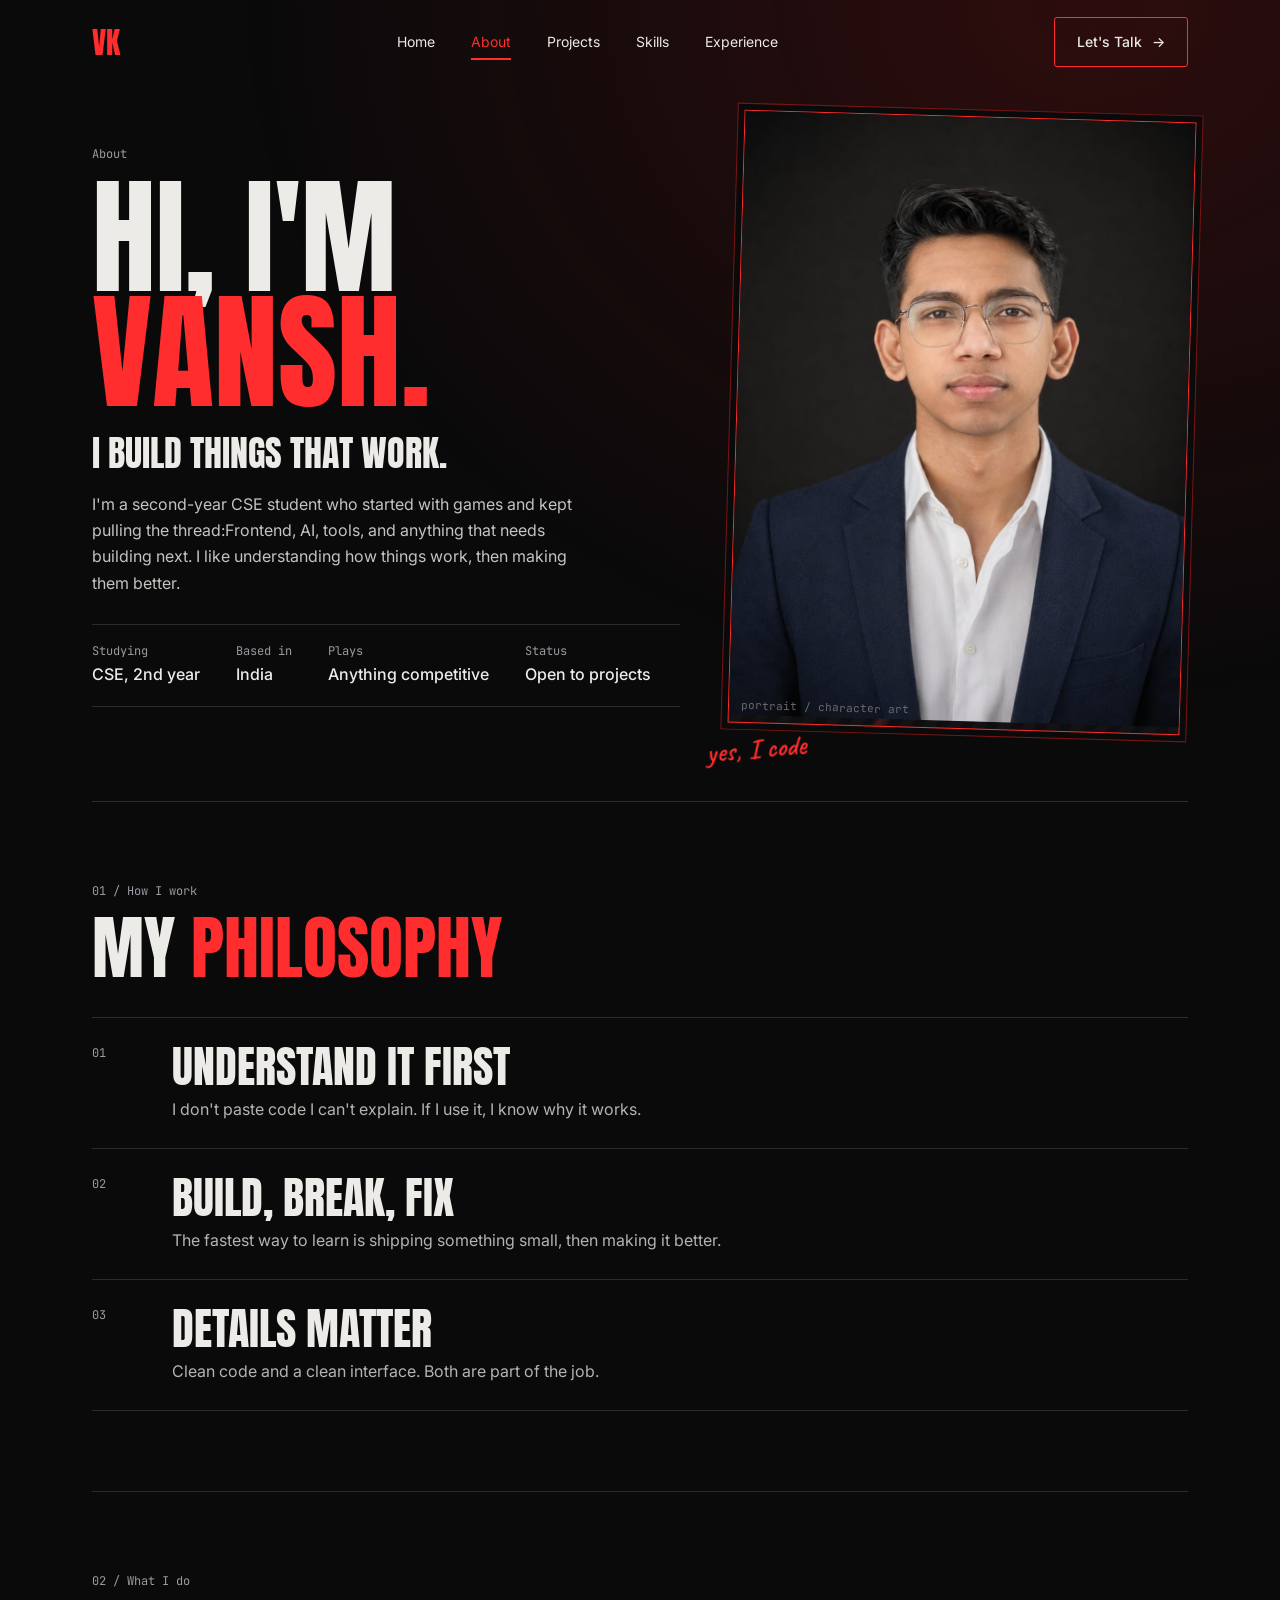
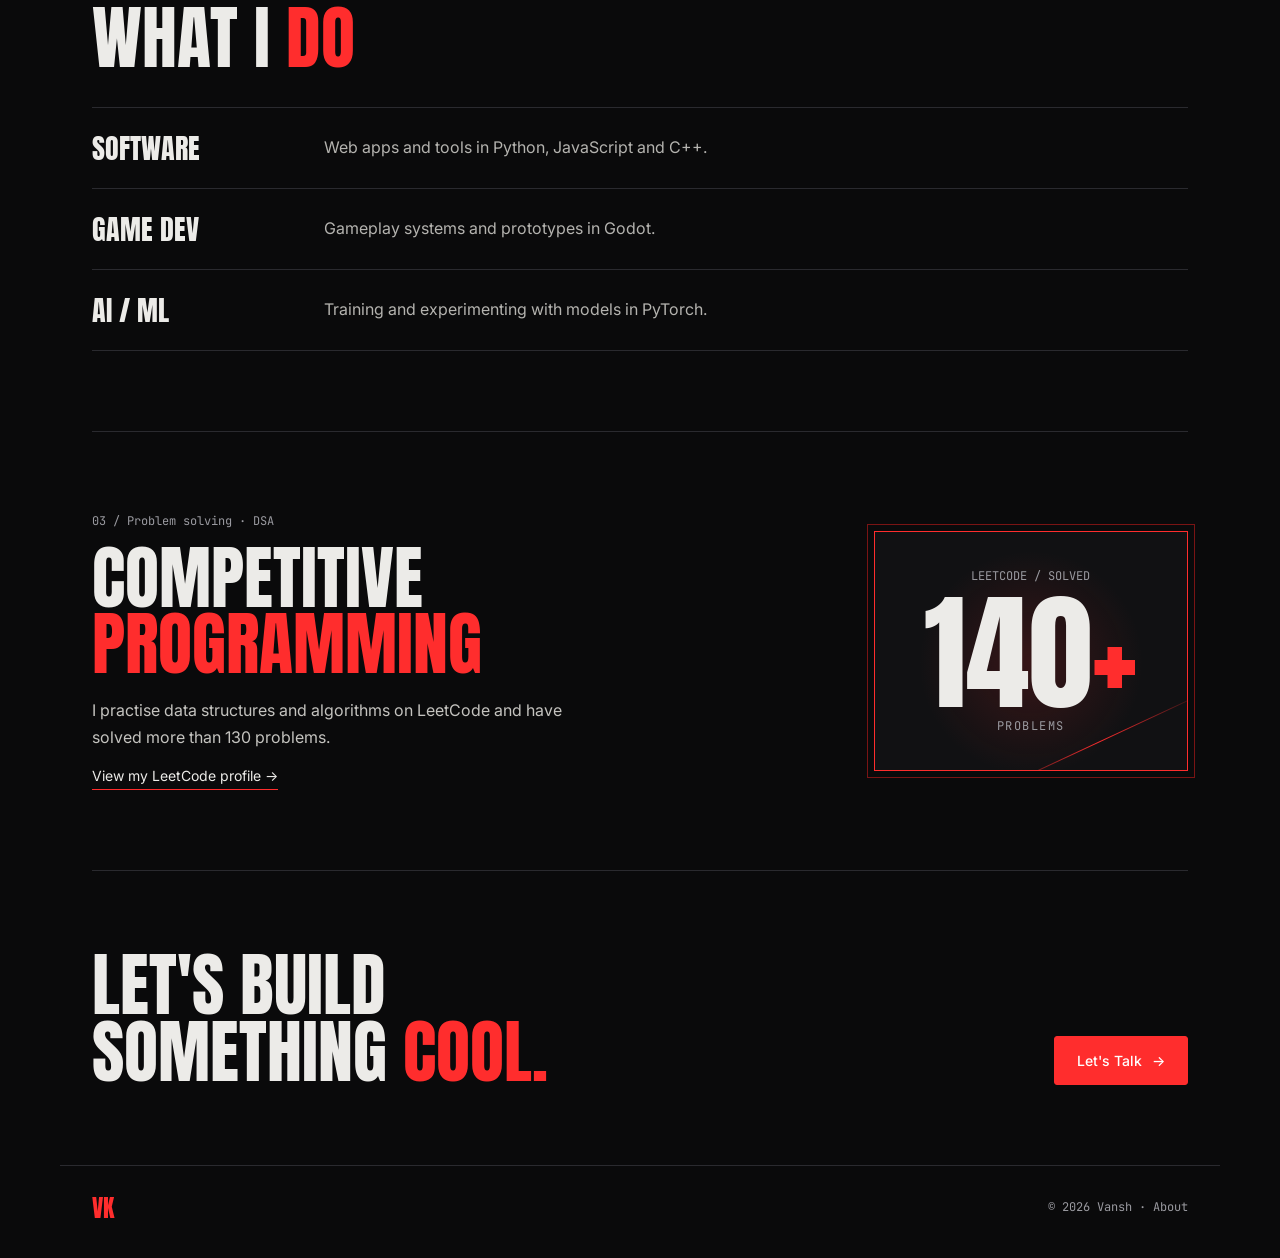
==== commit e7923d37: "increased dsa count" ====
--- a/vk-portfolio/about.html
+++ b/vk-portfolio/about.html
@@ -103,7 +103,7 @@
         </div>
         <div class="coding-stat" aria-label="More than 130 LeetCode problems solved">
           <span class="mono">LEETCODE / SOLVED</span>
-          <strong>130<span>+</span></strong>
+          <strong>140<span>+</span></strong>
           <span class="coding-caption">problems</span>
           <span class="coding-rule" aria-hidden="true"></span>
         </div>
